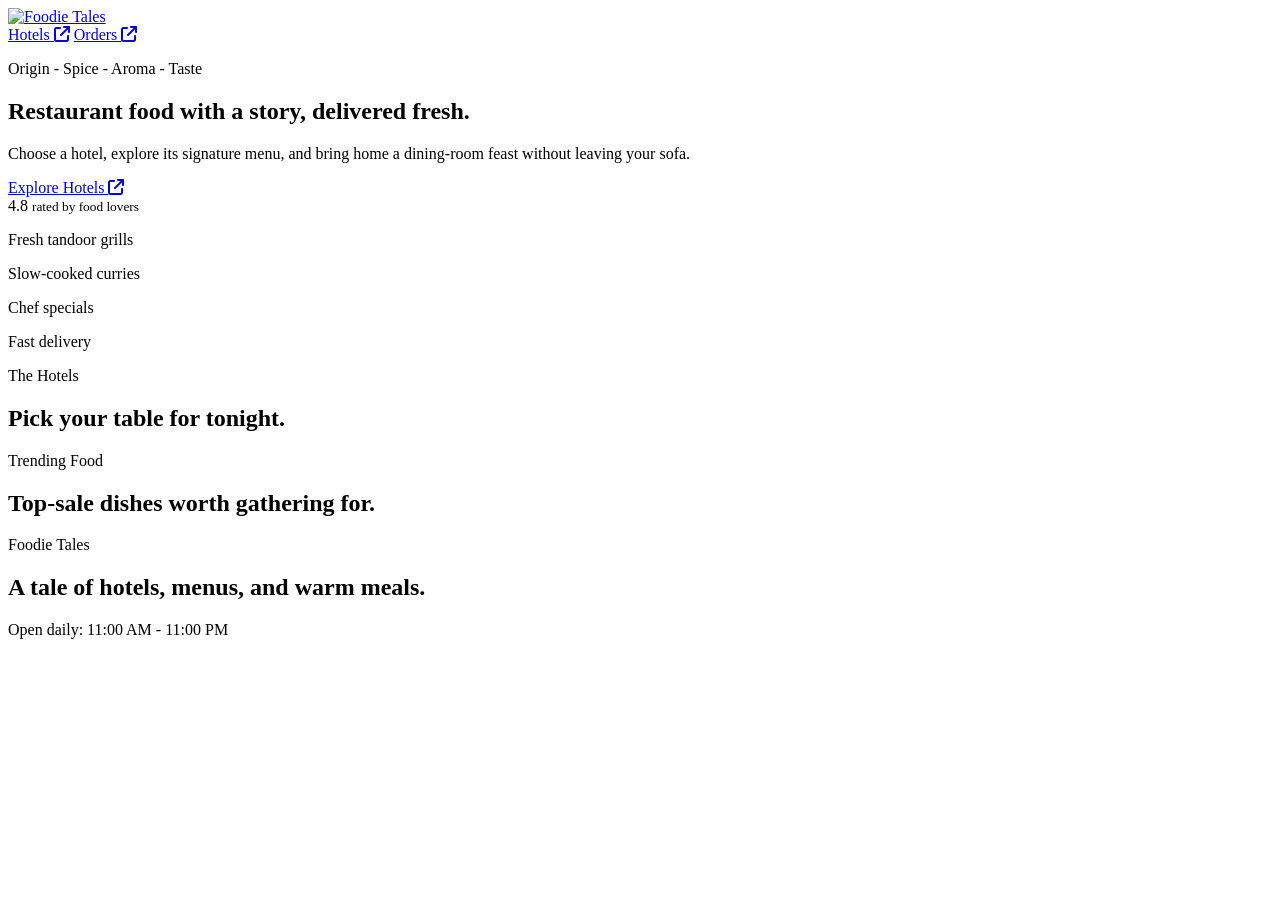
==== html/index.html @ 456d5445 "Initial commit" ====
<!DOCTYPE html>
<html lang="en">
<head>
  <meta charset="UTF-8">
  <meta name="viewport" content="width=device-width, initial-scale=1.0">
  <title>Foodie Tales | Home</title>
  <link rel="stylesheet" href="https://cdnjs.cloudflare.com/ajax/libs/font-awesome/6.4.0/css/all.min.css">
  <link rel="stylesheet" href="/food-delivery-project/css/common.css">
  <link rel="stylesheet" href="/food-delivery-project/css/index.css">
</head>
<body class="app-screen">
  <header class="site-header home-header" id="homeHeader">
    <div class="header-spacer" aria-hidden="true"></div>
    <a class="home-logo" href="index.html" aria-label="Foodie Tales home">
      <img src="/food-delivery-project/assets/foodie-tales-logo.png" alt="Foodie Tales">
    </a>
    <nav class="home-actions" aria-label="Home actions">
      <a class="home-action hotel-action" href="#hotels">Hotels <i class="fa-solid fa-arrow-up-right-from-square"></i></a>
      <a class="home-action orders-action" href="orders.html">Orders <i class="fa-solid fa-arrow-up-right-from-square"></i></a>
    </nav>
  </header>

  <main>
    <section class="hero">
      <div class="hero-media" aria-hidden="true"></div>
      <div class="hero-content">
        <p class="eyebrow">Origin - Spice - Aroma - Taste</p>
        <h1>Restaurant food with a story, delivered fresh.</h1>
        <p>Choose a hotel, explore its signature menu, and bring home a dining-room feast without leaving your sofa.</p>
        <a class="hero-action hotel-action explore-hotels-action" href="#hotels">Explore Hotels <i class="fa-solid fa-arrow-up-right-from-square"></i></a>
      </div>
      <div class="hero-note">
        <span>4.8</span>
        <small>rated by food lovers</small>
      </div>
    </section>

    <section class="intro-band">
      <p>Fresh tandoor grills</p>
      <p>Slow-cooked curries</p>
      <p>Chef specials</p>
      <p>Fast delivery</p>
    </section>

    <section class="content-section" id="hotels">
      <div class="section-heading">
        <p class="eyebrow">The Hotels</p>
        <h2>Pick your table for tonight.</h2>
      </div>
      <div class="hotel-grid" id="hotelGrid"></div>
    </section>

    <section class="content-section trending-section">
      <div class="section-heading">
        <p class="eyebrow">Trending Food</p>
        <h2>Top-sale dishes worth gathering for.</h2>
      </div>
      <div class="signature-grid trending-grid" id="signatureGrid"></div>
    </section>
  </main>

  <footer class="footer">
    <div>
      <p class="eyebrow">Foodie Tales</p>
      <h2>A tale of hotels, menus, and warm meals.</h2>
    </div>
    <p>Open daily: 11:00 AM - 11:00 PM</p>
  </footer>

  <script src="/food-delivery-project/js/common.js"></script>
  <script src="/food-delivery-project/js/index.js"></script>
</body>
</html>
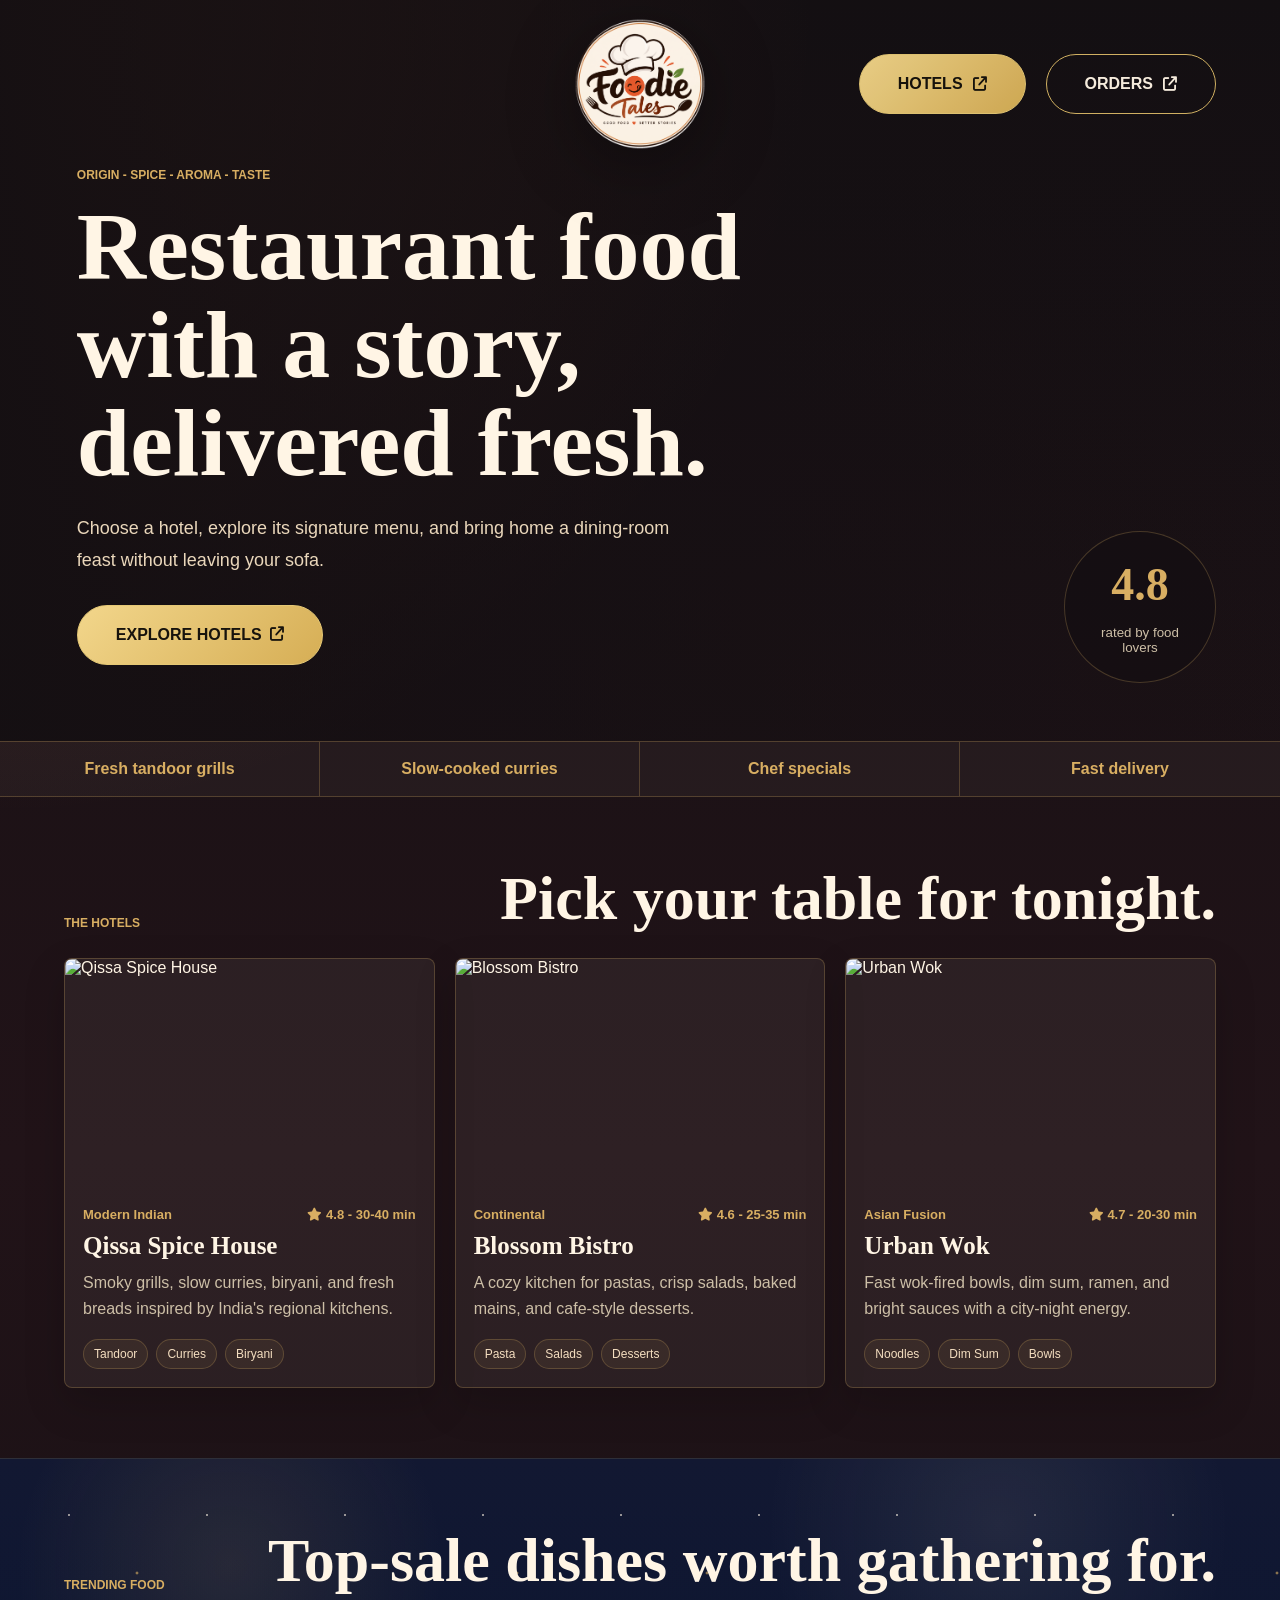
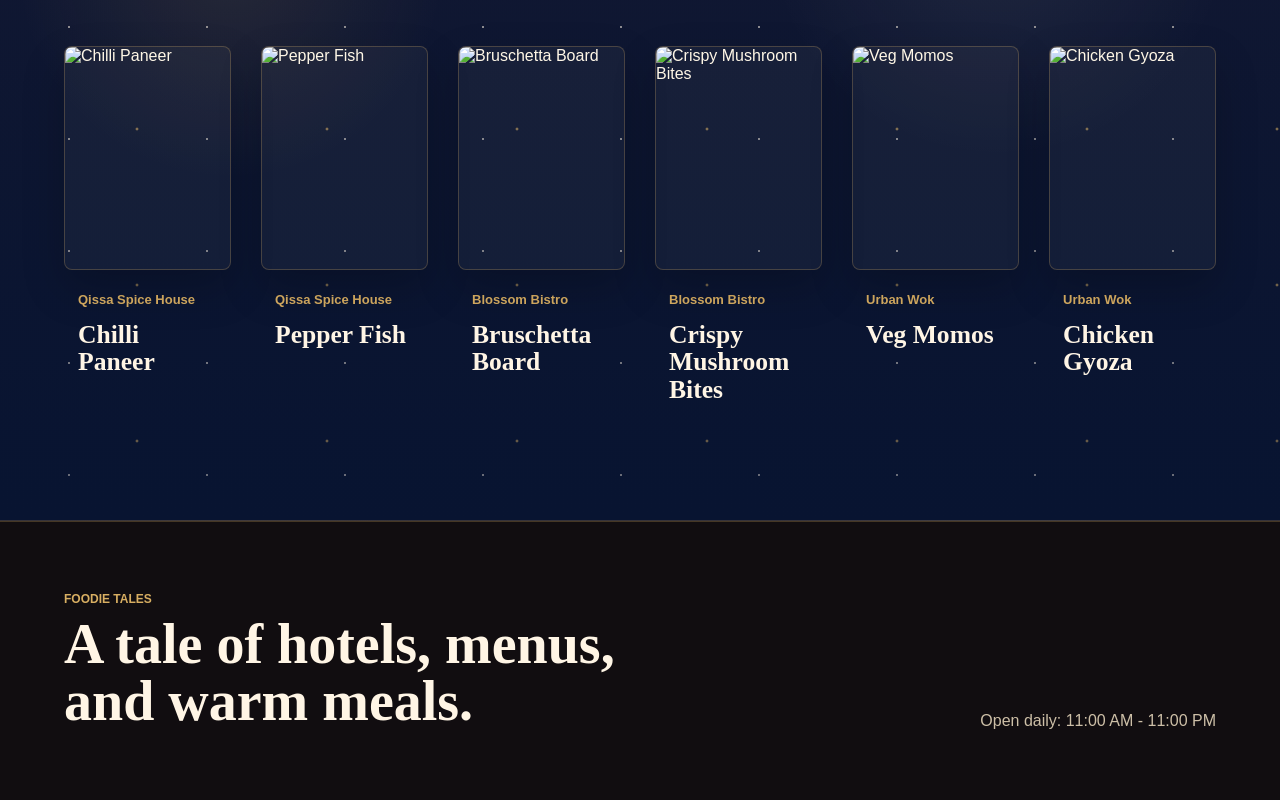
==== commit 8af571ed: "Updated" ====
--- a/html/index.html
+++ b/html/index.html
@@ -5,14 +5,14 @@
   <meta name="viewport" content="width=device-width, initial-scale=1.0">
   <title>Foodie Tales | Home</title>
   <link rel="stylesheet" href="https://cdnjs.cloudflare.com/ajax/libs/font-awesome/6.4.0/css/all.min.css">
-  <link rel="stylesheet" href="/food-delivery-project/css/common.css">
-  <link rel="stylesheet" href="/food-delivery-project/css/index.css">
+  <link rel="stylesheet" href="/css/common.css">
+  <link rel="stylesheet" href="/css/index.css">
 </head>
 <body class="app-screen">
   <header class="site-header home-header" id="homeHeader">
     <div class="header-spacer" aria-hidden="true"></div>
     <a class="home-logo" href="index.html" aria-label="Foodie Tales home">
-      <img src="/food-delivery-project/assets/foodie-tales-logo.png" alt="Foodie Tales">
+      <img src="/assets/foodie-tales-logo.png" alt="Foodie Tales">
     </a>
     <nav class="home-actions" aria-label="Home actions">
       <a class="home-action hotel-action" href="#hotels">Hotels <i class="fa-solid fa-arrow-up-right-from-square"></i></a>
@@ -67,7 +67,7 @@
     <p>Open daily: 11:00 AM - 11:00 PM</p>
   </footer>
 
-  <script src="/food-delivery-project/js/common.js"></script>
-  <script src="/food-delivery-project/js/index.js"></script>
+  <script src="/js/common.js"></script>
+  <script src="/js/index.js"></script>
 </body>
 </html>
--- a/css/common.css
+++ b/css/common.css
@@ -0,0 +1,668 @@
+@import url("https://fonts.googleapis.com/css2?family=Playfair+Display:wght@600;700;800&family=Poppins:wght@300;400;500;600;700&display=swap");
+
+:root {
+  --ink: #140f12;
+  --ink-soft: #21181c;
+  --wine: #5a1f2d;
+  --terracotta: #b65f35;
+  --gold: #d8ae62;
+  --cream: #fff5e5;
+  --muted: #cdbfa7;
+  --line: rgba(216, 174, 98, 0.26);
+  --shadow: 0 22px 60px rgba(0, 0, 0, 0.28);
+}
+
+* {
+  box-sizing: border-box;
+  margin: 0;
+  padding: 0;
+}
+
+html {
+  scroll-behavior: smooth;
+}
+
+body {
+  min-height: 100vh;
+  color: var(--cream);
+  background: var(--ink);
+  font-family: "Poppins", sans-serif;
+}
+
+a {
+  color: inherit;
+  text-decoration: none;
+}
+
+button,
+input,
+select,
+textarea {
+  font: inherit;
+}
+
+button {
+  cursor: pointer;
+}
+
+.eyebrow {
+  color: var(--gold);
+  font-size: 12px;
+  font-weight: 700;
+  text-transform: uppercase;
+}
+
+.app-screen {
+  min-height: 100vh;
+  background:
+    radial-gradient(circle at top left, rgba(182, 95, 53, 0.22), transparent 30%),
+    linear-gradient(180deg, #130f12 0%, #211318 48%, #130f12 100%);
+}
+
+.site-header {
+  position: sticky;
+  top: 0;
+  z-index: 20;
+  display: flex;
+  align-items: center;
+  justify-content: space-between;
+  gap: 22px;
+  padding: 18px clamp(18px, 4vw, 56px);
+  border-bottom: 1px solid var(--line);
+  background: rgba(20, 15, 18, 0.86);
+  backdrop-filter: blur(14px);
+}
+
+.logo {
+  display: inline-flex;
+  flex-direction: column;
+  color: var(--cream);
+  font-family: "Playfair Display", serif;
+  line-height: 0.95;
+}
+
+.logo span {
+  color: var(--gold);
+  font-size: 17px;
+}
+
+.logo strong {
+  font-size: 30px;
+}
+
+.top-nav {
+  display: flex;
+  gap: 24px;
+  color: var(--muted);
+  font-size: 14px;
+  font-weight: 600;
+}
+
+.top-nav a:hover,
+.top-nav a.active {
+  color: var(--gold);
+}
+
+.header-cart,
+.back-button,
+.hero-action,
+.checkout-btn,
+.add-btn,
+.category-pill,
+.button {
+  display: inline-flex;
+  align-items: center;
+  justify-content: center;
+  gap: 8px;
+  border-radius: 8px;
+  border: 1px solid var(--line);
+}
+
+.header-cart {
+  min-width: 66px;
+  height: 42px;
+  color: var(--cream);
+  background: rgba(255, 245, 229, 0.08);
+}
+
+.header-cart span {
+  color: var(--ink);
+  min-width: 23px;
+  height: 23px;
+  border-radius: 50%;
+  background: var(--gold);
+  font-size: 12px;
+  font-weight: 800;
+  line-height: 23px;
+  text-align: center;
+}
+
+.button {
+  min-height: 46px;
+  padding: 0 20px;
+  color: var(--ink);
+  border-color: var(--gold);
+  background: var(--gold);
+  font-weight: 800;
+}
+
+.hero {
+  position: relative;
+  min-height: 660px;
+  display: grid;
+  align-items: end;
+  padding: 112px clamp(20px, 6vw, 80px) 76px;
+  overflow: hidden;
+}
+
+.hero-media {
+  position: absolute;
+  inset: 0;
+  background:
+    linear-gradient(90deg, rgba(20, 15, 18, 0.94) 0%, rgba(20, 15, 18, 0.58) 48%, rgba(20, 15, 18, 0.18) 100%),
+    url("https://images.unsplash.com/photo-1567188040759-fb8a883dc6d8?auto=format&fit=crop&w=1800&q=80") center/cover;
+}
+
+.hero-content {
+  position: relative;
+  max-width: 740px;
+}
+
+.hero-content h1,
+.section-heading h1,
+.section-heading h2,
+.menu-hero h2,
+.footer h2 {
+  font-family: "Playfair Display", serif;
+  font-weight: 800;
+  line-height: 1.02;
+}
+
+.hero-content h1 {
+  margin: 16px 0 20px;
+  font-size: clamp(48px, 8vw, 96px);
+}
+
+.hero-content p:not(.eyebrow) {
+  max-width: 610px;
+  color: #ead7bb;
+  font-size: 18px;
+  line-height: 1.8;
+}
+
+.hero-action {
+  width: fit-content;
+  min-height: 50px;
+  margin-top: 28px;
+  padding: 0 22px;
+  color: var(--ink);
+  background: var(--gold);
+  font-weight: 800;
+}
+
+.hero-note {
+  position: absolute;
+  right: clamp(18px, 5vw, 70px);
+  bottom: 58px;
+  display: grid;
+  width: 152px;
+  height: 152px;
+  place-items: center;
+  padding: 20px;
+  border: 1px solid var(--line);
+  border-radius: 50%;
+  background: rgba(20, 15, 18, 0.72);
+  text-align: center;
+}
+
+.hero-note span {
+  color: var(--gold);
+  font-family: "Playfair Display", serif;
+  font-size: 46px;
+  font-weight: 800;
+}
+
+.hero-note small {
+  color: var(--muted);
+}
+
+.intro-band {
+  display: grid;
+  grid-template-columns: repeat(4, 1fr);
+  border-block: 1px solid var(--line);
+  background: rgba(255, 245, 229, 0.04);
+}
+
+.intro-band p {
+  padding: 18px;
+  color: var(--gold);
+  border-right: 1px solid var(--line);
+  text-align: center;
+  font-weight: 700;
+}
+
+.intro-band p:last-child {
+  border-right: 0;
+}
+
+.content-section,
+.menu-view,
+.footer,
+.page-section {
+  padding: 70px clamp(18px, 5vw, 70px);
+}
+
+.section-heading {
+  display: flex;
+  align-items: end;
+  justify-content: space-between;
+  gap: 24px;
+  margin-bottom: 28px;
+}
+
+.section-heading h1,
+.section-heading h2 {
+  max-width: 760px;
+  font-size: clamp(34px, 5vw, 62px);
+}
+
+.hotel-grid,
+.signature-grid {
+  display: grid;
+  grid-template-columns: repeat(3, minmax(0, 1fr));
+  gap: 20px;
+}
+
+.hotel-card,
+.dish-card,
+.signature-card,
+.cart-card,
+.order-card,
+.payment-card {
+  overflow: hidden;
+  border: 1px solid var(--line);
+  border-radius: 8px;
+  background: rgba(255, 245, 229, 0.06);
+  box-shadow: 0 16px 40px rgba(0, 0, 0, 0.18);
+}
+
+.hotel-card {
+  color: inherit;
+  text-align: left;
+  transition: transform 0.2s ease, border-color 0.2s ease;
+}
+
+.hotel-card:hover {
+  transform: translateY(-4px);
+  border-color: var(--gold);
+}
+
+.hotel-card img,
+.signature-card img,
+.dish-card img {
+  display: block;
+  width: 100%;
+  object-fit: cover;
+}
+
+.hotel-card img,
+.signature-card img {
+  height: 230px;
+}
+
+.card-body {
+  padding: 18px;
+}
+
+.card-meta {
+  display: flex;
+  align-items: center;
+  justify-content: space-between;
+  gap: 12px;
+  margin-bottom: 10px;
+  color: var(--gold);
+  font-size: 13px;
+  font-weight: 700;
+}
+
+.card-body h3,
+.cart-panel h3 {
+  color: var(--cream);
+  font-family: "Playfair Display", serif;
+  font-size: 25px;
+}
+
+.card-body p {
+  margin: 10px 0 16px;
+  color: var(--muted);
+  line-height: 1.65;
+}
+
+.tag-row {
+  display: flex;
+  flex-wrap: wrap;
+  gap: 8px;
+}
+
+.tag-row span {
+  padding: 7px 10px;
+  color: #f4dec0;
+  border: 1px solid rgba(216, 174, 98, 0.24);
+  border-radius: 999px;
+  background: rgba(216, 174, 98, 0.08);
+  font-size: 12px;
+}
+
+.menu-view {
+  border-top: 1px solid var(--line);
+  background: #170f13;
+}
+
+.back-button {
+  min-height: 42px;
+  margin-bottom: 22px;
+  padding: 0 16px;
+  color: var(--cream);
+  background: rgba(255, 245, 229, 0.08);
+}
+
+.menu-hero {
+  min-height: 310px;
+  display: flex;
+  align-items: end;
+  padding: 30px;
+  border: 1px solid var(--line);
+  border-radius: 8px;
+  background-position: center;
+  background-size: cover;
+  box-shadow: var(--shadow);
+}
+
+.menu-hero-content {
+  max-width: 680px;
+}
+
+.menu-hero h2 {
+  margin: 8px 0 10px;
+  font-size: clamp(38px, 5vw, 68px);
+}
+
+.menu-hero p {
+  color: #ead7bb;
+  line-height: 1.7;
+}
+
+.menu-layout {
+  display: grid;
+  grid-template-columns: 210px minmax(0, 1fr) 290px;
+  gap: 20px;
+  margin-top: 22px;
+  align-items: start;
+}
+
+.category-panel,
+.cart-panel {
+  position: sticky;
+  top: 92px;
+  padding: 18px;
+  border: 1px solid var(--line);
+  border-radius: 8px;
+  background: rgba(255, 245, 229, 0.06);
+}
+
+.category-list {
+  display: grid;
+  gap: 10px;
+  margin-top: 14px;
+}
+
+.category-pill {
+  min-height: 42px;
+  padding: 0 14px;
+  color: var(--muted);
+  background: transparent;
+  text-align: left;
+}
+
+.category-pill.active,
+.category-pill:hover {
+  color: var(--ink);
+  border-color: var(--gold);
+  background: var(--gold);
+}
+
+.menu-items {
+  display: grid;
+  grid-template-columns: repeat(2, minmax(0, 1fr));
+  gap: 16px;
+}
+
+.dish-card {
+  display: grid;
+  grid-template-columns: 132px minmax(0, 1fr);
+  min-height: 166px;
+}
+
+.dish-card img {
+  height: 100%;
+  min-height: 166px;
+}
+
+.dish-card .card-body {
+  display: flex;
+  flex-direction: column;
+}
+
+.dish-card h3 {
+  font-size: 21px;
+}
+
+.price-line {
+  display: flex;
+  align-items: center;
+  justify-content: space-between;
+  gap: 12px;
+  margin-top: auto;
+}
+
+.price-line strong {
+  color: var(--gold);
+  font-size: 18px;
+}
+
+.add-btn {
+  min-height: 38px;
+  padding: 0 12px;
+  color: var(--ink);
+  border-color: var(--gold);
+  background: var(--gold);
+  font-weight: 800;
+}
+
+.cart-items {
+  display: grid;
+  gap: 10px;
+  margin: 18px 0;
+}
+
+.empty-cart,
+.cart-line {
+  color: var(--muted);
+  font-size: 14px;
+  line-height: 1.5;
+}
+
+.cart-line {
+  display: flex;
+  justify-content: space-between;
+  gap: 12px;
+  padding-bottom: 10px;
+  border-bottom: 1px solid rgba(216, 174, 98, 0.16);
+}
+
+.cart-total {
+  display: flex;
+  justify-content: space-between;
+  margin: 18px 0;
+  padding-top: 16px;
+  border-top: 1px solid var(--line);
+}
+
+.cart-total strong {
+  color: var(--gold);
+}
+
+.checkout-btn {
+  width: 100%;
+  min-height: 46px;
+  color: var(--ink);
+  border: 0;
+  background: var(--gold);
+  font-weight: 800;
+}
+
+.form-grid {
+  display: grid;
+  gap: 16px;
+}
+
+.form-grid label {
+  display: grid;
+  gap: 8px;
+  color: var(--gold);
+  font-weight: 700;
+}
+
+.form-grid input,
+.form-grid textarea,
+.form-grid select {
+  width: 100%;
+  padding: 14px 16px;
+  color: var(--ink);
+  border: 1px solid var(--line);
+  border-radius: 8px;
+  outline: none;
+  background: var(--cream);
+}
+
+.form-grid textarea {
+  min-height: 110px;
+  resize: vertical;
+}
+
+.footer {
+  display: flex;
+  align-items: end;
+  justify-content: space-between;
+  gap: 24px;
+  border-top: 1px solid var(--line);
+  background: #110d10;
+}
+
+.footer h2 {
+  max-width: 640px;
+  margin-top: 10px;
+  font-size: clamp(30px, 5vw, 56px);
+}
+
+.footer p:last-child {
+  color: var(--muted);
+}
+
+@media screen and (max-width: 1080px) {
+  .hotel-grid,
+  .signature-grid {
+    grid-template-columns: repeat(2, minmax(0, 1fr));
+  }
+
+  .menu-layout {
+    grid-template-columns: 180px minmax(0, 1fr);
+  }
+
+  .cart-panel {
+    position: static;
+    grid-column: 1 / -1;
+  }
+}
+
+@media screen and (max-width: 760px) {
+  .site-header {
+    align-items: start;
+  }
+
+  .top-nav {
+    display: none;
+  }
+
+  .hero {
+    min-height: 610px;
+    padding-top: 86px;
+  }
+
+  .hero-note {
+    position: relative;
+    right: auto;
+    bottom: auto;
+    width: 118px;
+    height: 118px;
+    margin-top: 28px;
+  }
+
+  .hero-note span {
+    font-size: 34px;
+  }
+
+  .intro-band,
+  .hotel-grid,
+  .signature-grid,
+  .menu-layout,
+  .menu-items {
+    grid-template-columns: 1fr;
+  }
+
+  .intro-band p {
+    border-right: 0;
+    border-bottom: 1px solid var(--line);
+  }
+
+  .section-heading,
+  .footer {
+    display: block;
+  }
+
+  .category-panel {
+    position: static;
+  }
+
+  .category-list {
+    display: flex;
+    overflow-x: auto;
+    padding-bottom: 4px;
+  }
+
+  .category-pill {
+    white-space: nowrap;
+  }
+
+  .dish-card {
+    grid-template-columns: 112px minmax(0, 1fr);
+  }
+}
+
+@media screen and (max-width: 480px) {
+  .hero-content h1 {
+    font-size: 42px;
+  }
+
+  .menu-hero {
+    padding: 20px;
+  }
+
+  .dish-card {
+    grid-template-columns: 1fr;
+  }
+
+  .dish-card img {
+    height: 190px;
+  }
+}
--- a/css/index.css
+++ b/css/index.css
@@ -0,0 +1,437 @@
+.home-header {
+  position: fixed;
+  top: 0;
+  left: 0;
+  display: grid;
+  grid-template-columns: 1fr auto 1fr;
+  justify-content: normal;
+  width: 100%;
+  min-height: 154px;
+  padding: 18px clamp(18px, 5vw, 70px);
+  border-bottom-color: transparent;
+  background: transparent;
+  box-shadow: none;
+  backdrop-filter: none;
+  transition:
+    min-height 0.35s ease,
+    padding 0.35s ease,
+    background-color 0.35s ease,
+    border-color 0.35s ease,
+    box-shadow 0.35s ease,
+    backdrop-filter 0.35s ease;
+}
+
+.home-header.scrolled {
+  min-height: 92px;
+  padding-block: 12px;
+  border-bottom-color: var(--line);
+  background: rgba(20, 15, 18, 0.72);
+  box-shadow: 0 16px 42px rgba(0, 0, 0, 0.22);
+  backdrop-filter: blur(18px);
+}
+
+.header-spacer {
+  min-width: 1px;
+}
+
+.home-logo {
+  display: inline-flex;
+  align-items: center;
+  justify-content: center;
+  width: 132px;
+  height: 132px;
+  border-radius: 50%;
+  transition: width 0.35s ease, height 0.35s ease, transform 0.35s ease, filter 0.35s ease;
+}
+
+.home-logo img {
+  display: block;
+  width: 100%;
+  height: 100%;
+  object-fit: contain;
+  filter: drop-shadow(0 16px 34px rgba(0, 0, 0, 0.34));
+}
+
+.home-header.scrolled .home-logo {
+  width: 68px;
+  height: 68px;
+  transform: translateY(0);
+}
+
+.home-actions {
+  display: flex;
+  align-items:center;
+  justify-content: flex-end;
+  gap: 20px;
+}
+
+.home-action {
+  display: inline-flex;
+  align-items: center;
+  justify-content: center;
+  gap: 10px;
+  min-height: 60px;
+  padding: 0 38px;
+  border-radius: 50px;
+  font-size: 16px;
+  font-weight: 700;
+  text-transform: uppercase;
+  text-decoration: none;
+  transition: transform 0.3s ease;
+}
+
+/* HOVER */
+.home-action:hover {
+    transform: translateY(-3px) scale(1.03);
+}
+
+
+.hotel-action {
+    color: #17130d;
+
+    background: linear-gradient(
+        135deg,
+        #f2d68b,
+        #d6ae55
+    );
+
+    border: 1px solid #e5c875;
+}
+
+.home-action i,
+.explore-hotels-action i {
+  font-size: 0.88em;
+}
+
+.explore-hotels-action {
+  min-height: 60px;
+  padding: 0 38px;
+  border-radius: 50px;
+  font-size: 16px;
+  text-transform: uppercase;
+  transition: transform 0.3s ease, box-shadow 0.3s ease;
+}
+
+.explore-hotels-action:hover {
+  transform: translateY(-3px) scale(1.03);
+  box-shadow: 0 8px 25px rgba(214, 174, 85, 0.25);
+}
+
+#hotels {
+  scroll-margin-top: 112px;
+}
+
+.orders-action{
+  border: 1px solid #d9b866;
+  
+}
+/* Orders hover */
+.orders-action:hover {
+    background: rgba(205, 168, 83, 0.15);
+    border-color: #d9b866;
+    color: #ffffff;
+    box-shadow: 0 8px 25px rgba(214, 174, 85, 0.25);
+}
+
+/* Hotels hover */
+.hotel-action:hover {
+    box-shadow: 0 8px 25px rgba(214, 174, 85, 0.25);
+}
+
+.home-header:not(.scrolled) .home-actions {
+  opacity: 0.96;
+}
+
+.hero {
+  padding-top: 168px;
+}
+
+.trending-section {
+  position: relative;
+  overflow: hidden;
+  --luxury-ease: cubic-bezier(0.16, 1, 0.3, 1);
+  background:
+    radial-gradient(circle at 18% 16%, rgba(216, 174, 98, 0.12), transparent 18%),
+    radial-gradient(circle at 78% 10%, rgba(255, 245, 229, 0.08), transparent 20%),
+    linear-gradient(180deg, #121832 0%, #081431 100%);
+  border-top: 1px solid rgba(216, 174, 98, 0.18);
+  border-bottom: 1px solid rgba(216, 174, 98, 0.18);
+}
+
+.trending-section::before,
+.trending-section::after {
+  position: absolute;
+  inset: 0;
+  pointer-events: none;
+  content: "";
+}
+
+.trending-section::before {
+  opacity: 0.72;
+  background-image:
+    radial-gradient(circle, rgba(255, 245, 229, 0.8) 0 1px, transparent 1.5px),
+    radial-gradient(circle, rgba(216, 174, 98, 0.9) 0 1px, transparent 1.8px);
+  background-position: 0 0, 42px 36px;
+  background-size: 138px 112px, 190px 156px;
+  animation: starDrift 24s linear infinite;
+}
+
+.trending-section::after {
+  background: linear-gradient(180deg, transparent 0%, rgba(8, 20, 49, 0.34) 100%);
+}
+
+.trending-section .section-heading,
+.trending-grid {
+  position: relative;
+  z-index: 1;
+}
+
+.trending-section .section-heading h2 {
+  max-width: 980px;
+}
+
+.trending-grid {
+  display: flex;
+  align-items: flex-start;
+  gap: 30px;
+  padding-top: 26px;
+  min-height: 430px;
+}
+
+.trending-card {
+  display: flex;
+  flex: 1 1 0;
+  min-width: 0;
+  min-height: 390px;
+  flex-direction: column;
+  color: var(--cream);
+  overflow: visible;
+  border: 0;
+  background: transparent;
+  box-shadow: none;
+  transform-origin: center;
+  will-change: flex-grow, opacity, filter;
+  transition:
+    flex-grow 0.95s var(--luxury-ease),
+    opacity 0.78s var(--luxury-ease),
+    filter 0.78s var(--luxury-ease);
+}
+
+.trending-image-wrap {
+  overflow: hidden;
+  height: 224px;
+  border: 1px solid rgba(216, 174, 98, 0.26);
+  border-radius: 8px;
+  background: rgba(255, 245, 229, 0.04);
+  box-shadow: 0 18px 44px rgba(0, 0, 0, 0.2);
+  transform: translateZ(0);
+  will-change: box-shadow, border-color;
+  transition:
+    border-color 0.82s var(--luxury-ease),
+    box-shadow 0.82s var(--luxury-ease);
+}
+
+.trending-card img {
+  height: 100%;
+  object-position: center top;
+  filter: saturate(1.03) contrast(1.02);
+  transition:
+    filter 0.82s var(--luxury-ease);
+}
+
+.trending-panel {
+  display: flex;
+  min-height: 166px;
+  flex-direction: column;
+  padding: 22px 14px 0;
+  background: transparent;
+  transition:
+    opacity 0.72s var(--luxury-ease);
+}
+
+.trending-hotel {
+  margin-bottom: 14px;
+  color: var(--gold);
+  font-size: 13px;
+  font-weight: 800;
+}
+
+.trending-card h3 {
+  color: var(--cream);
+  font-family: "Playfair Display", serif;
+  font-size: clamp(24px, 2vw, 32px);
+  line-height: 1.08;
+}
+
+.trending-extra {
+  display: flex;
+  max-height: 0;
+  align-items: center;
+  justify-content: space-between;
+  gap: 14px;
+  margin-top: 0;
+  overflow: hidden;
+  color: var(--gold);
+  font-size: 14px;
+  font-weight: 800;
+  opacity: 0;
+  transform: translateY(12px);
+  transition:
+    max-height 0.78s var(--luxury-ease),
+    margin-top 0.78s var(--luxury-ease),
+    opacity 0.58s ease,
+    transform 0.78s var(--luxury-ease);
+}
+
+.trending-desc {
+  max-height: 0;
+  margin-top: 0;
+  overflow: hidden;
+  color: var(--muted);
+  font-size: 15px;
+  line-height: 1.55;
+  opacity: 0;
+  transform: translateY(12px);
+  transition:
+    max-height 0.78s var(--luxury-ease),
+    margin-top 0.78s var(--luxury-ease),
+    opacity 0.58s ease 0.04s,
+    transform 0.78s var(--luxury-ease);
+}
+
+.trending-card:hover,
+.trending-card:focus-visible {
+  z-index: 2;
+  flex-grow: 1.9;
+}
+
+.trending-card:hover .trending-image-wrap,
+.trending-card:focus-visible .trending-image-wrap {
+  border-color: var(--gold);
+  box-shadow: 0 30px 80px rgba(0, 0, 0, 0.34), 0 0 32px rgba(216, 174, 98, 0.22);
+}
+
+.trending-card:hover img,
+.trending-card:focus-visible img {
+  filter: saturate(1.14) contrast(1.05);
+}
+
+.trending-card:hover .trending-extra,
+.trending-card:focus-visible .trending-extra {
+  max-height: 34px;
+  margin-top: 18px;
+  opacity: 1;
+  transform: translateY(0);
+}
+
+.trending-card:hover .trending-desc,
+.trending-card:focus-visible .trending-desc {
+  max-height: 92px;
+  margin-top: 14px;
+  opacity: 1;
+  transform: translateY(0);
+}
+
+.trending-grid:hover .trending-card:not(:hover) {
+  opacity: 0.34;
+  filter: grayscale(1) brightness(0.58);
+}
+
+@keyframes starDrift {
+  0% {
+    background-position: 0 0, 42px 36px;
+  }
+
+  100% {
+    background-position: 138px 112px, 232px 192px;
+  }
+}
+
+@media screen and (max-width: 760px) {
+  .home-header {
+    min-height: 116px;
+    padding-inline: 18px;
+  }
+
+  .home-header.scrolled {
+    min-height: 78px;
+  }
+
+  .home-logo {
+    width: 96px;
+    height: 96px;
+  }
+
+  .home-header.scrolled .home-logo {
+    width: 56px;
+    height: 56px;
+  }
+
+  .home-actions {
+    gap: 8px;
+  }
+
+  .home-action {
+    min-height: 40px;
+    padding: 0 12px;
+    font-size: 12px;
+  }
+
+  .hero {
+    padding-top: 138px;
+  }
+
+  .trending-grid {
+    min-height: auto;
+    flex-direction: column;
+    gap: 18px;
+  }
+
+  .trending-card {
+    width: 100%;
+    min-height: 350px;
+    flex: 1 1 auto;
+  }
+
+  .trending-image-wrap {
+    height: 190px;
+  }
+
+  .trending-card:hover,
+  .trending-card:focus-visible {
+    flex: 1 1 auto;
+  }
+}
+
+@media screen and (max-width: 520px) {
+  .home-header {
+    grid-template-columns: auto 1fr;
+  }
+
+  .header-spacer {
+    display: none;
+  }
+
+  .home-logo {
+    justify-self: start;
+    width: 76px;
+    height: 76px;
+  }
+
+  .home-actions {
+    justify-self: end;
+  }
+
+  .home-header.scrolled .home-logo {
+    width: 50px;
+    height: 50px;
+  }
+
+  .trending-grid {
+    gap: 24px;
+  }
+
+  .trending-image-wrap {
+    height: 178px;
+  }
+}
